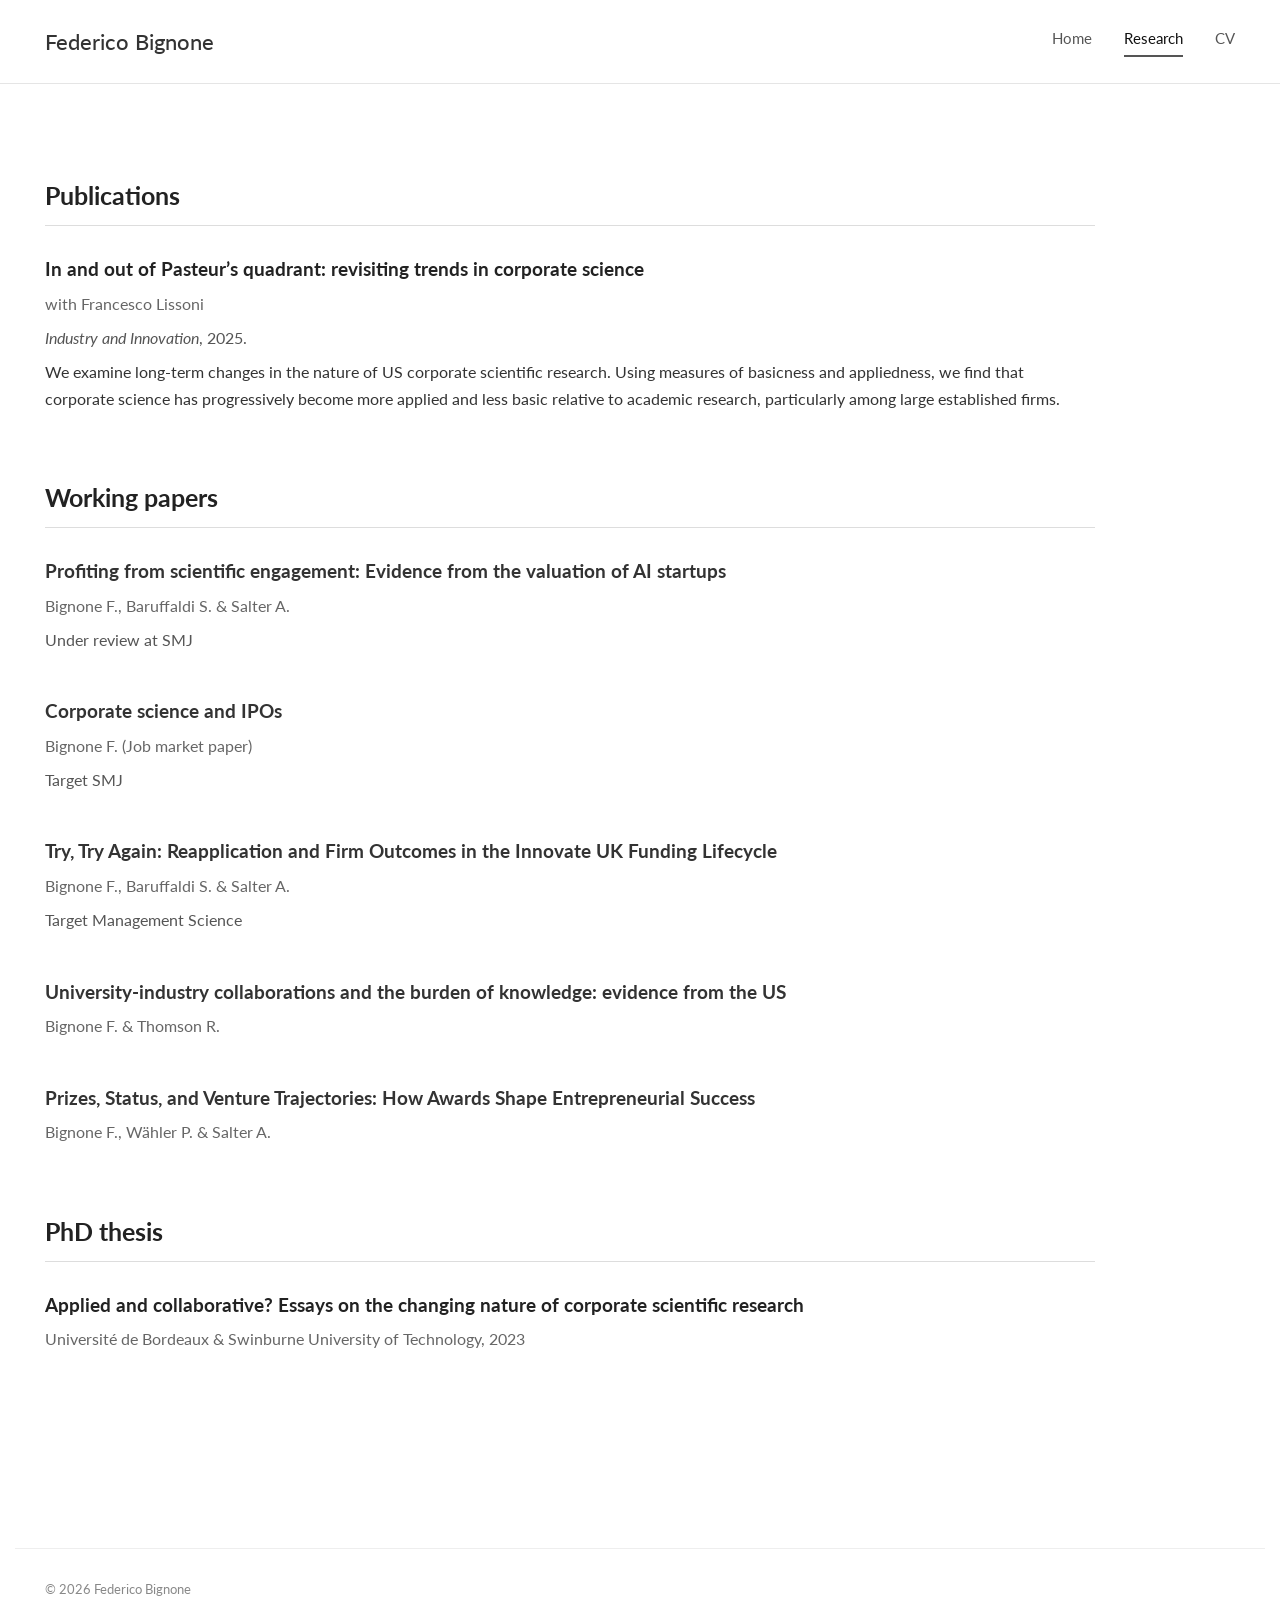
==== research/index.html @ 0c3e6865 "Add clean Research route" ====
<!DOCTYPE html>
<html lang="en">

<head>
    <meta charset="UTF-8">
    <meta name="viewport" content="width=device-width, initial-scale=1.0">

    <title>Research | Federico Bignone</title>
    <link rel="canonical" href="https://fbignone.github.io/research/">

    <script>
        if (window.location.pathname === "/research.html") {
            window.history.replaceState(null, "", "/research/");
        }
    </script>

    <link rel="stylesheet" href="/style.css?v=4">
</head>

<body>

<header>
    <div class="nav-container">

        <a href="/" class="site-title">
            Federico Bignone
        </a>

        <nav>
            <a href="/">Home</a>
            <a href="/research/" class="active">Research</a>
            <a href="/files/Bignone_100826.pdf" target="_blank">CV</a>
        </nav>

    </div>
</header>


<main class="research-main">

    <!-- PUBLICATIONS -->

    <section class="research-section">

        <h2>Publications</h2>

        <article class="paper">

            <h3>
                <a
                    href="https://doi.org/10.1080/13662716.2025.2560934"
                    target="_blank"
                    rel="noopener"
                >
                    In and out of Pasteur’s quadrant: revisiting trends in corporate science
                </a>
            </h3>

            <p class="authors">
                with Francesco Lissoni
            </p>

            <p class="publication">
                <em>Industry and Innovation</em>, 2025.
            </p>

            <p>
                We examine long-term changes in the nature of US corporate
                scientific research. Using measures of basicness and appliedness,
                we find that corporate science has progressively become more
                applied and less basic relative to academic research, particularly
                among large established firms.
            </p>

        </article>

    </section>


    <!-- WORKING PAPERS -->

<section class="research-section">

    <h2>Working papers</h2>


    <article class="paper">
        <h3>
            Profiting from scientific engagement: Evidence from the valuation of AI startups
        </h3>

        <p class="authors">
            Bignone F., Baruffaldi S. &amp; Salter A.
        </p>

        <p class="publication">
            Under review at SMJ
        </p>
    </article>


    <article class="paper">
        <h3>
            Corporate science and IPOs
        </h3>

        <p class="authors">
            Bignone F. (Job market paper)
        </p>

        <p class="publication">
            Target SMJ
        </p>
    </article>


    <article class="paper">
        <h3>
            Try, Try Again: Reapplication and Firm Outcomes in the Innovate UK Funding Lifecycle
        </h3>

        <p class="authors">
            Bignone F., Baruffaldi S. &amp; Salter A.
        </p>

        <p class="publication">
            Target Management Science
        </p>
    </article>


    <article class="paper">
        <h3>
            University-industry collaborations and the burden of knowledge: evidence from the US
        </h3>

        <p class="authors">
            Bignone F. &amp; Thomson R.
        </p>
    </article>


    <article class="paper">
        <h3>
            Prizes, Status, and Venture Trajectories: How Awards Shape Entrepreneurial Success
        </h3>

        <p class="authors">
            Bignone F., Wähler P. &amp; Salter A.
        </p>
    </article>

</section>


    <!-- PHD THESIS -->

    <section class="research-section">

        <h2>PhD thesis</h2>

        <article class="paper">

            <h3>
                <a
                    href="https://theses.hal.science/tel-04565979"
                    target="_blank"
                    rel="noopener"
                >
                    Applied and collaborative? Essays on the changing nature
                    of corporate scientific research
                </a>
            </h3>

            <p class="authors">
                Université de Bordeaux &amp; Swinburne University of Technology, 2023
            </p>

        </article>

    </section>

</main>


<footer>
    © 2026 Federico Bignone
</footer>


</body>
</html>
---- style.css ----
@import url('https://fonts.googleapis.com/css2?family=Lato:wght@300;400;700&display=swap');

/* ---------- GENERAL ---------- */

* {
    box-sizing: border-box;
}

html {
    overflow-y: scroll;
}

body {
    margin: 0;
    font-family: "Lato", sans-serif;
    color: #333;
    background: white;
    line-height: 1.6;
}

a {
    color: #2b5d8a;
    text-decoration: none;
}

a:hover {
    text-decoration: underline;
}


/* ---------- HEADER ---------- */

header {
    border-bottom: 1px solid #e5e5e5;
}

.nav-container {
    max-width: 1250px;
    margin: 0 auto;
    padding: 24px 30px;

    display: flex;
    justify-content: space-between;
    align-items: center;
}

.site-title {
    font-size: 22px;
    font-weight: 500;
    color: #333;
}

.site-title:hover {
    text-decoration: none;
}

nav {
    display: flex;
    gap: 32px;
}

nav a {
    color: #555;
    font-size: 15px;
    padding-bottom: 5px;
}

nav a:hover {
    text-decoration: none;
    color: #111;
}

nav a.active {
    color: #111;
    border-bottom: 2px solid #555;
}


/* ---------- HOMEPAGE ---------- */

main {
    max-width: 1250px;
    margin: 0 auto;
    padding: 80px 30px;
}

.profile {
    display: grid;
    grid-template-columns: 420px 1fr;
    gap: 60px;
    align-items: center;
}

.photo-column {
    width: 100%;
}

.profile-photo {
    width: 100%;
    max-width: 420px;
    display: block;
    border-radius: 2px;
}

.bio-column {
    max-width: 700px;
}

h1 {
    margin-top: 0;
    margin-bottom: 28px;
    font-size: 38px;
    font-weight: 700;
    line-height: 1.2;
    color: #222;
}

.bio-column p {
    margin: 0 0 20px;
    font-size: 16px;
}

.email-heading {
    margin-top: 34px !important;
    margin-bottom: 4px !important;
    font-weight: 500;
}


/* ---------- FOOTER ---------- */

footer {
    max-width: 1250px;
    margin: 60px auto 0;
    padding: 30px;

    border-top: 1px solid #eee;

    font-size: 13px;
    color: #888;
}

.footer-links {
    display: flex;
    align-items: center;
    gap: 12px;
    margin-bottom: 18px;
}

.footer-logo-link {
    width: 32px;
    height: 32px;
    display: inline-flex;
    align-items: center;
    justify-content: center;
    border-radius: 50%;
}

.footer-logo-linkedin {
    background: #5f6368;
}

.footer-logo {
    width: 32px;
    height: 32px;
    display: block;
}

.footer-logo-linkedin .footer-logo {
    width: 28px;
    height: 28px;
}

.footer-logo-link:hover {
    opacity: 0.85;
    text-decoration: none;
}


/* ---------- MOBILE ---------- */

@media (max-width: 700px) {

    .nav-container {
        flex-direction: column;
        align-items: flex-start;
        gap: 18px;
    }

    nav {
        gap: 22px;
    }

    main {
        padding-top: 45px;
    }

    .profile {
        grid-template-columns: 1fr;
        gap: 35px;
    }

    .profile-photo {
        max-width: 420px;
    }

    h1 {
        font-size: 32px;
    }
}


/* ---------- RESEARCH PAGE ---------- */

.research-main {
    max-width: 1250px;
    margin: 0 auto;
    padding: 70px 30px;
}

.research-main > h1 {
    margin-bottom: 55px;
}

.research-section {
    max-width: 1050px;
    margin-bottom: 65px;
}

.research-section h2 {
    font-size: 25px;
    font-weight: 700;
    color: #222;

    padding-bottom: 10px;
    margin-bottom: 30px;

    border-bottom: 1px solid #ddd;
}

.paper {
    margin-bottom: 45px;
}

.paper h3 {
    margin: 0 0 7px;

    font-size: 19px;
    font-weight: 700;
    line-height: 1.4;
}

.paper h3 a {
    color: #222;
    font-weight: 700;
}

.paper h3 a:hover {
    color: #2b5d8a;
}

.paper p {
    margin: 8px 0;

    font-size: 15.5px;
    line-height: 1.7;
}

.authors {
    color: #666;
}

.publication {
    color: #555;
}

.paper-links {
    margin-top: 12px !important;
}
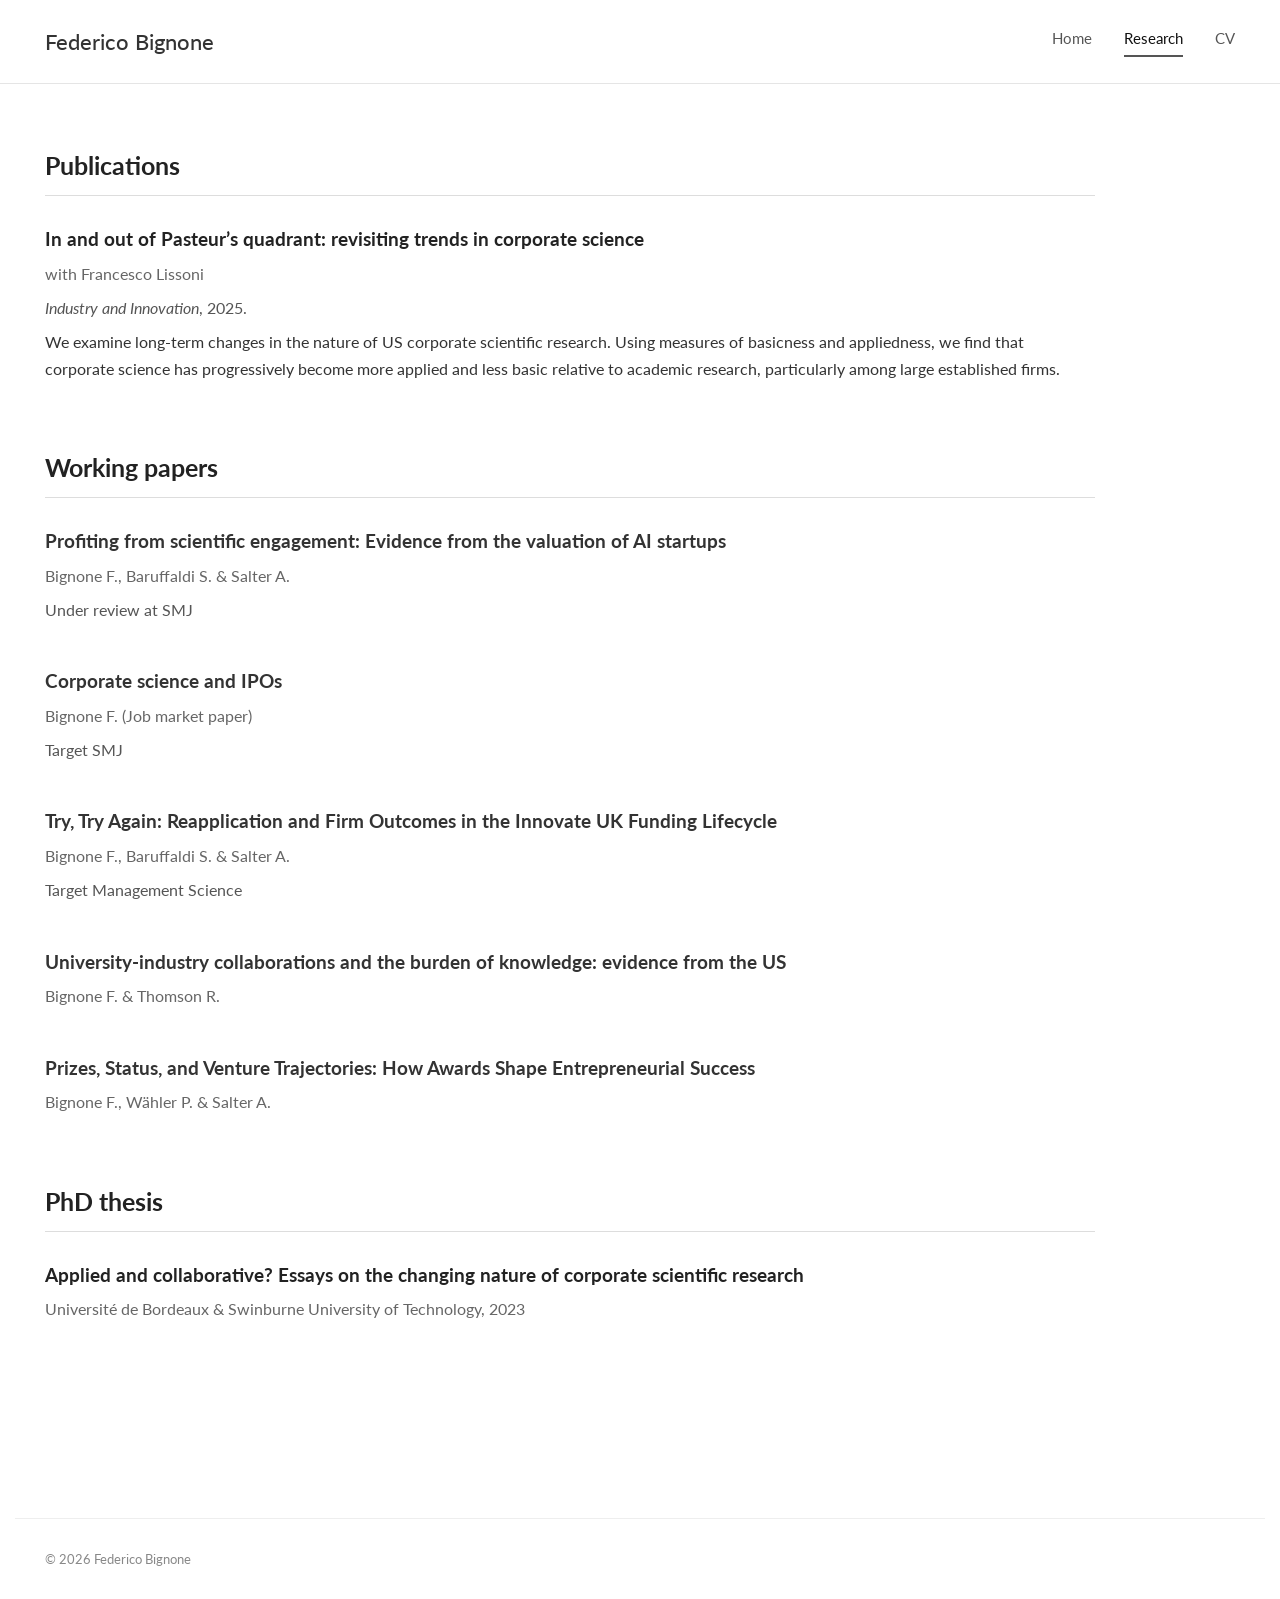
==== commit 53ba0530: "Refresh Research spacing" ====
--- a/research/index.html
+++ b/research/index.html
@@ -14,7 +14,7 @@
         }
     </script>
 
-    <link rel="stylesheet" href="/style.css?v=4">
+    <link rel="stylesheet" href="/style.css?v=6">
 </head>
 
 <body>
--- a/style.css
+++ b/style.css
@@ -215,7 +215,7 @@
 .research-main {
     max-width: 1250px;
     margin: 0 auto;
-    padding: 70px 30px;
+    padding: 40px 30px 70px;
 }
 
 .research-main > h1 {
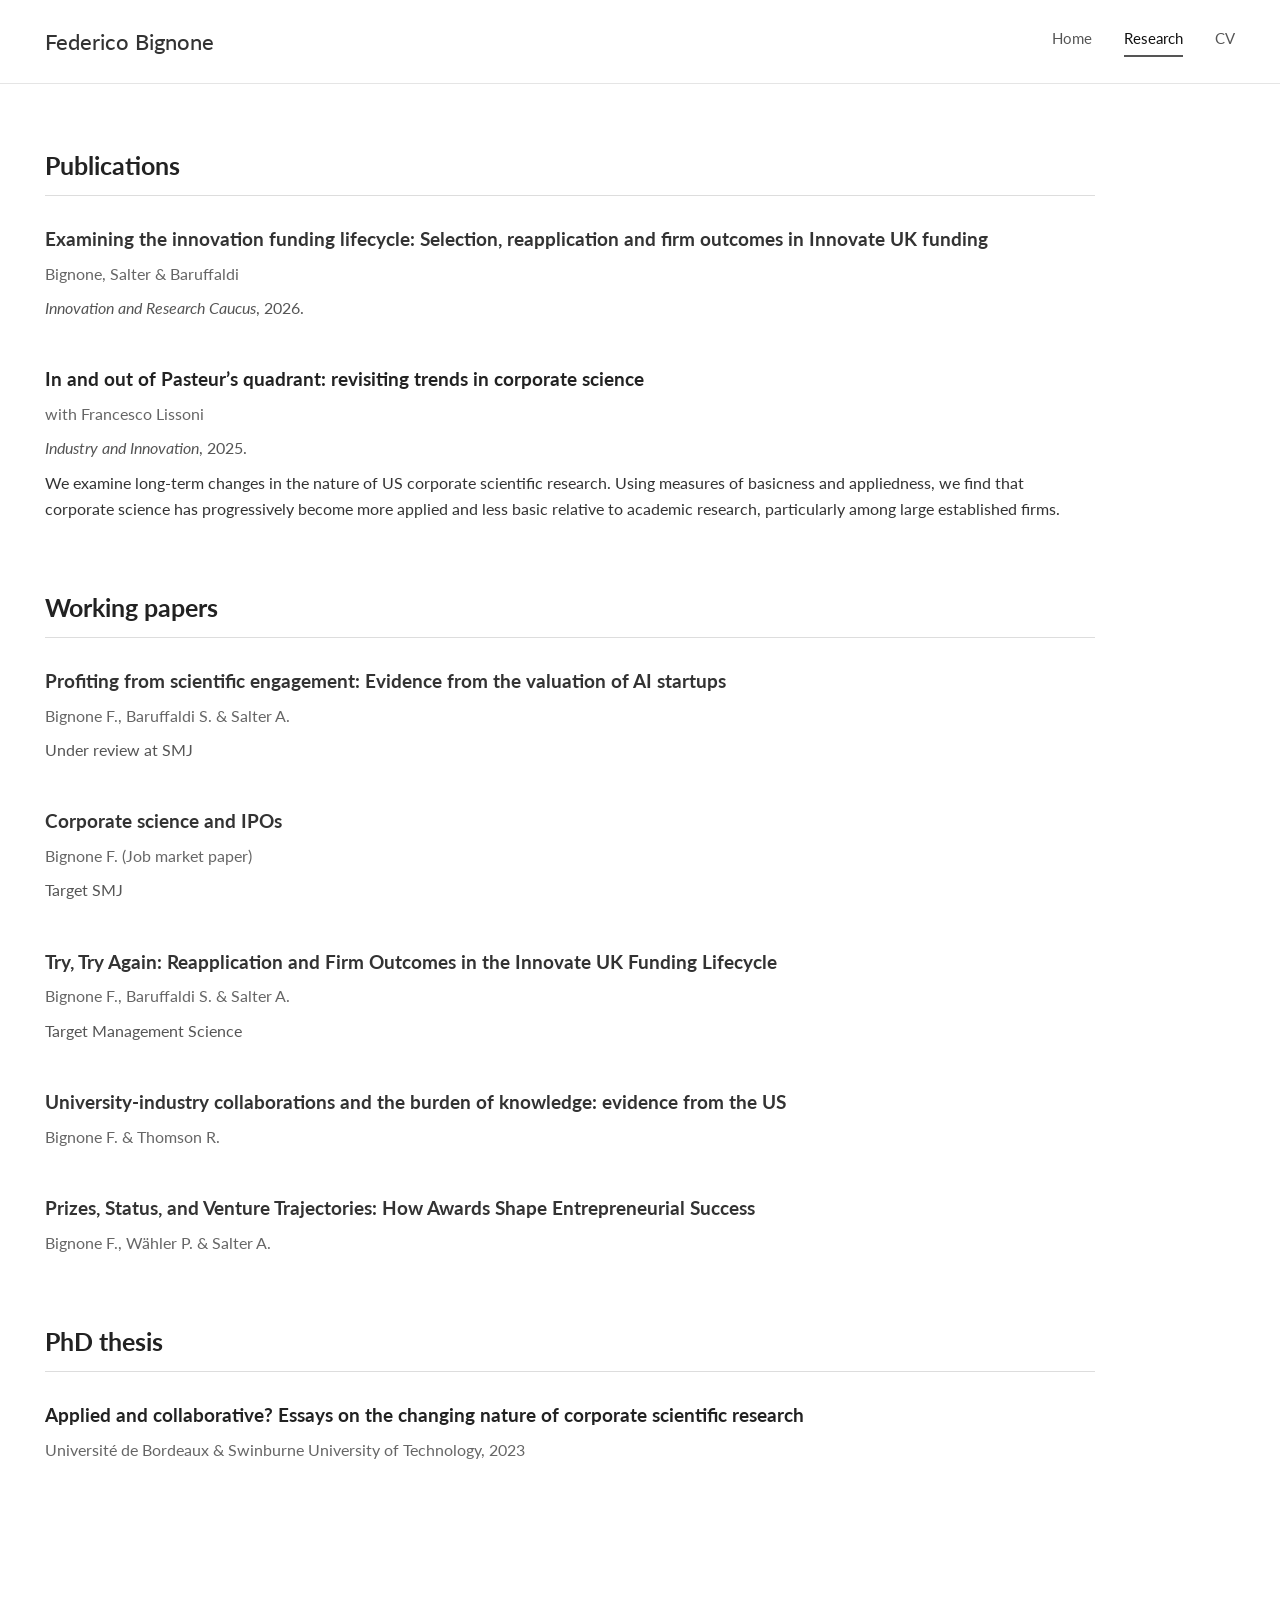
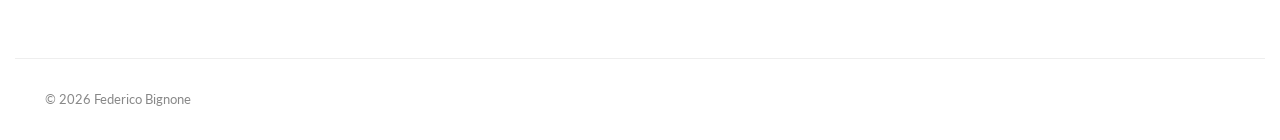
==== commit 2913869e: "Add Innovation and Research Caucus report" ====
--- a/research/index.html
+++ b/research/index.html
@@ -1,192 +1,209 @@
-<!DOCTYPE html>
-<html lang="en">
-
-<head>
-    <meta charset="UTF-8">
-    <meta name="viewport" content="width=device-width, initial-scale=1.0">
-
-    <title>Research | Federico Bignone</title>
-    <link rel="canonical" href="https://fbignone.github.io/research/">
-
-    <script>
-        if (window.location.pathname === "/research.html") {
-            window.history.replaceState(null, "", "/research/");
-        }
-    </script>
-
-    <link rel="stylesheet" href="/style.css?v=6">
-</head>
-
-<body>
-
-<header>
-    <div class="nav-container">
-
-        <a href="/" class="site-title">
-            Federico Bignone
-        </a>
-
-        <nav>
-            <a href="/">Home</a>
-            <a href="/research/" class="active">Research</a>
-            <a href="/files/Bignone_100826.pdf" target="_blank">CV</a>
-        </nav>
-
-    </div>
-</header>
-
-
-<main class="research-main">
-
-    <!-- PUBLICATIONS -->
-
-    <section class="research-section">
-
+<!DOCTYPE html>
+<html lang="en">
+
+<head>
+    <meta charset="UTF-8">
+    <meta name="viewport" content="width=device-width, initial-scale=1.0">
+
+    <title>Research | Federico Bignone</title>
+    <link rel="canonical" href="https://fbignone.github.io/research/">
+
+    <script>
+        if (window.location.pathname === "/research.html") {
+            window.history.replaceState(null, "", "/research/");
+        }
+    </script>
+
+    <link rel="stylesheet" href="/style.css?v=6">
+</head>
+
+<body>
+
+<header>
+    <div class="nav-container">
+
+        <a href="/" class="site-title">
+            Federico Bignone
+        </a>
+
+        <nav>
+            <a href="/">Home</a>
+            <a href="/research/" class="active">Research</a>
+            <a href="/files/Bignone_100826.pdf" target="_blank">CV</a>
+        </nav>
+
+    </div>
+</header>
+
+
+<main class="research-main">
+
+    <!-- PUBLICATIONS -->
+
+    <section class="research-section">
+
         <h2>Publications</h2>
 
         <article class="paper">
 
             <h3>
-                <a
-                    href="https://doi.org/10.1080/13662716.2025.2560934"
-                    target="_blank"
-                    rel="noopener"
-                >
-                    In and out of Pasteur’s quadrant: revisiting trends in corporate science
-                </a>
+                Examining the innovation funding lifecycle: Selection, reapplication and firm outcomes in Innovate UK funding
             </h3>
 
             <p class="authors">
-                with Francesco Lissoni
+                Bignone, Salter &amp; Baruffaldi
             </p>
 
             <p class="publication">
-                <em>Industry and Innovation</em>, 2025.
+                <em>Innovation and Research Caucus</em>, 2026.
             </p>
 
-            <p>
-                We examine long-term changes in the nature of US corporate
-                scientific research. Using measures of basicness and appliedness,
-                we find that corporate science has progressively become more
-                applied and less basic relative to academic research, particularly
-                among large established firms.
-            </p>
-
         </article>
 
-    </section>
-
-
-    <!-- WORKING PAPERS -->
-
-<section class="research-section">
-
-    <h2>Working papers</h2>
-
-
-    <article class="paper">
-        <h3>
-            Profiting from scientific engagement: Evidence from the valuation of AI startups
-        </h3>
-
-        <p class="authors">
-            Bignone F., Baruffaldi S. &amp; Salter A.
-        </p>
-
-        <p class="publication">
-            Under review at SMJ
-        </p>
-    </article>
-
-
-    <article class="paper">
-        <h3>
-            Corporate science and IPOs
-        </h3>
-
-        <p class="authors">
-            Bignone F. (Job market paper)
-        </p>
-
-        <p class="publication">
-            Target SMJ
-        </p>
-    </article>
-
-
-    <article class="paper">
-        <h3>
-            Try, Try Again: Reapplication and Firm Outcomes in the Innovate UK Funding Lifecycle
-        </h3>
-
-        <p class="authors">
-            Bignone F., Baruffaldi S. &amp; Salter A.
-        </p>
-
-        <p class="publication">
-            Target Management Science
-        </p>
-    </article>
-
-
-    <article class="paper">
-        <h3>
-            University-industry collaborations and the burden of knowledge: evidence from the US
-        </h3>
-
-        <p class="authors">
-            Bignone F. &amp; Thomson R.
-        </p>
-    </article>
-
-
-    <article class="paper">
-        <h3>
-            Prizes, Status, and Venture Trajectories: How Awards Shape Entrepreneurial Success
-        </h3>
-
-        <p class="authors">
-            Bignone F., Wähler P. &amp; Salter A.
-        </p>
-    </article>
-
-</section>
-
-
-    <!-- PHD THESIS -->
-
-    <section class="research-section">
-
-        <h2>PhD thesis</h2>
-
         <article class="paper">
-
-            <h3>
-                <a
-                    href="https://theses.hal.science/tel-04565979"
-                    target="_blank"
-                    rel="noopener"
-                >
-                    Applied and collaborative? Essays on the changing nature
-                    of corporate scientific research
-                </a>
-            </h3>
-
-            <p class="authors">
-                Université de Bordeaux &amp; Swinburne University of Technology, 2023
-            </p>
-
-        </article>
-
-    </section>
-
-</main>
-
-
-<footer>
-    © 2026 Federico Bignone
-</footer>
-
-
-</body>
-</html>
+
+            <h3>
+                <a
+                    href="https://doi.org/10.1080/13662716.2025.2560934"
+                    target="_blank"
+                    rel="noopener"
+                >
+                    In and out of Pasteur’s quadrant: revisiting trends in corporate science
+                </a>
+            </h3>
+
+            <p class="authors">
+                with Francesco Lissoni
+            </p>
+
+            <p class="publication">
+                <em>Industry and Innovation</em>, 2025.
+            </p>
+
+            <p>
+                We examine long-term changes in the nature of US corporate
+                scientific research. Using measures of basicness and appliedness,
+                we find that corporate science has progressively become more
+                applied and less basic relative to academic research, particularly
+                among large established firms.
+            </p>
+
+        </article>
+
+    </section>
+
+
+    <!-- WORKING PAPERS -->
+
+<section class="research-section">
+
+    <h2>Working papers</h2>
+
+
+    <article class="paper">
+        <h3>
+            Profiting from scientific engagement: Evidence from the valuation of AI startups
+        </h3>
+
+        <p class="authors">
+            Bignone F., Baruffaldi S. &amp; Salter A.
+        </p>
+
+        <p class="publication">
+            Under review at SMJ
+        </p>
+    </article>
+
+
+    <article class="paper">
+        <h3>
+            Corporate science and IPOs
+        </h3>
+
+        <p class="authors">
+            Bignone F. (Job market paper)
+        </p>
+
+        <p class="publication">
+            Target SMJ
+        </p>
+    </article>
+
+
+    <article class="paper">
+        <h3>
+            Try, Try Again: Reapplication and Firm Outcomes in the Innovate UK Funding Lifecycle
+        </h3>
+
+        <p class="authors">
+            Bignone F., Baruffaldi S. &amp; Salter A.
+        </p>
+
+        <p class="publication">
+            Target Management Science
+        </p>
+    </article>
+
+
+    <article class="paper">
+        <h3>
+            University-industry collaborations and the burden of knowledge: evidence from the US
+        </h3>
+
+        <p class="authors">
+            Bignone F. &amp; Thomson R.
+        </p>
+    </article>
+
+
+    <article class="paper">
+        <h3>
+            Prizes, Status, and Venture Trajectories: How Awards Shape Entrepreneurial Success
+        </h3>
+
+        <p class="authors">
+            Bignone F., Wähler P. &amp; Salter A.
+        </p>
+    </article>
+
+</section>
+
+
+    <!-- PHD THESIS -->
+
+    <section class="research-section">
+
+        <h2>PhD thesis</h2>
+
+        <article class="paper">
+
+            <h3>
+                <a
+                    href="https://theses.hal.science/tel-04565979"
+                    target="_blank"
+                    rel="noopener"
+                >
+                    Applied and collaborative? Essays on the changing nature
+                    of corporate scientific research
+                </a>
+            </h3>
+
+            <p class="authors">
+                Université de Bordeaux &amp; Swinburne University of Technology, 2023
+            </p>
+
+        </article>
+
+    </section>
+
+</main>
+
+
+<footer>
+    © 2026 Federico Bignone
+</footer>
+
+
+</body>
+</html>
+
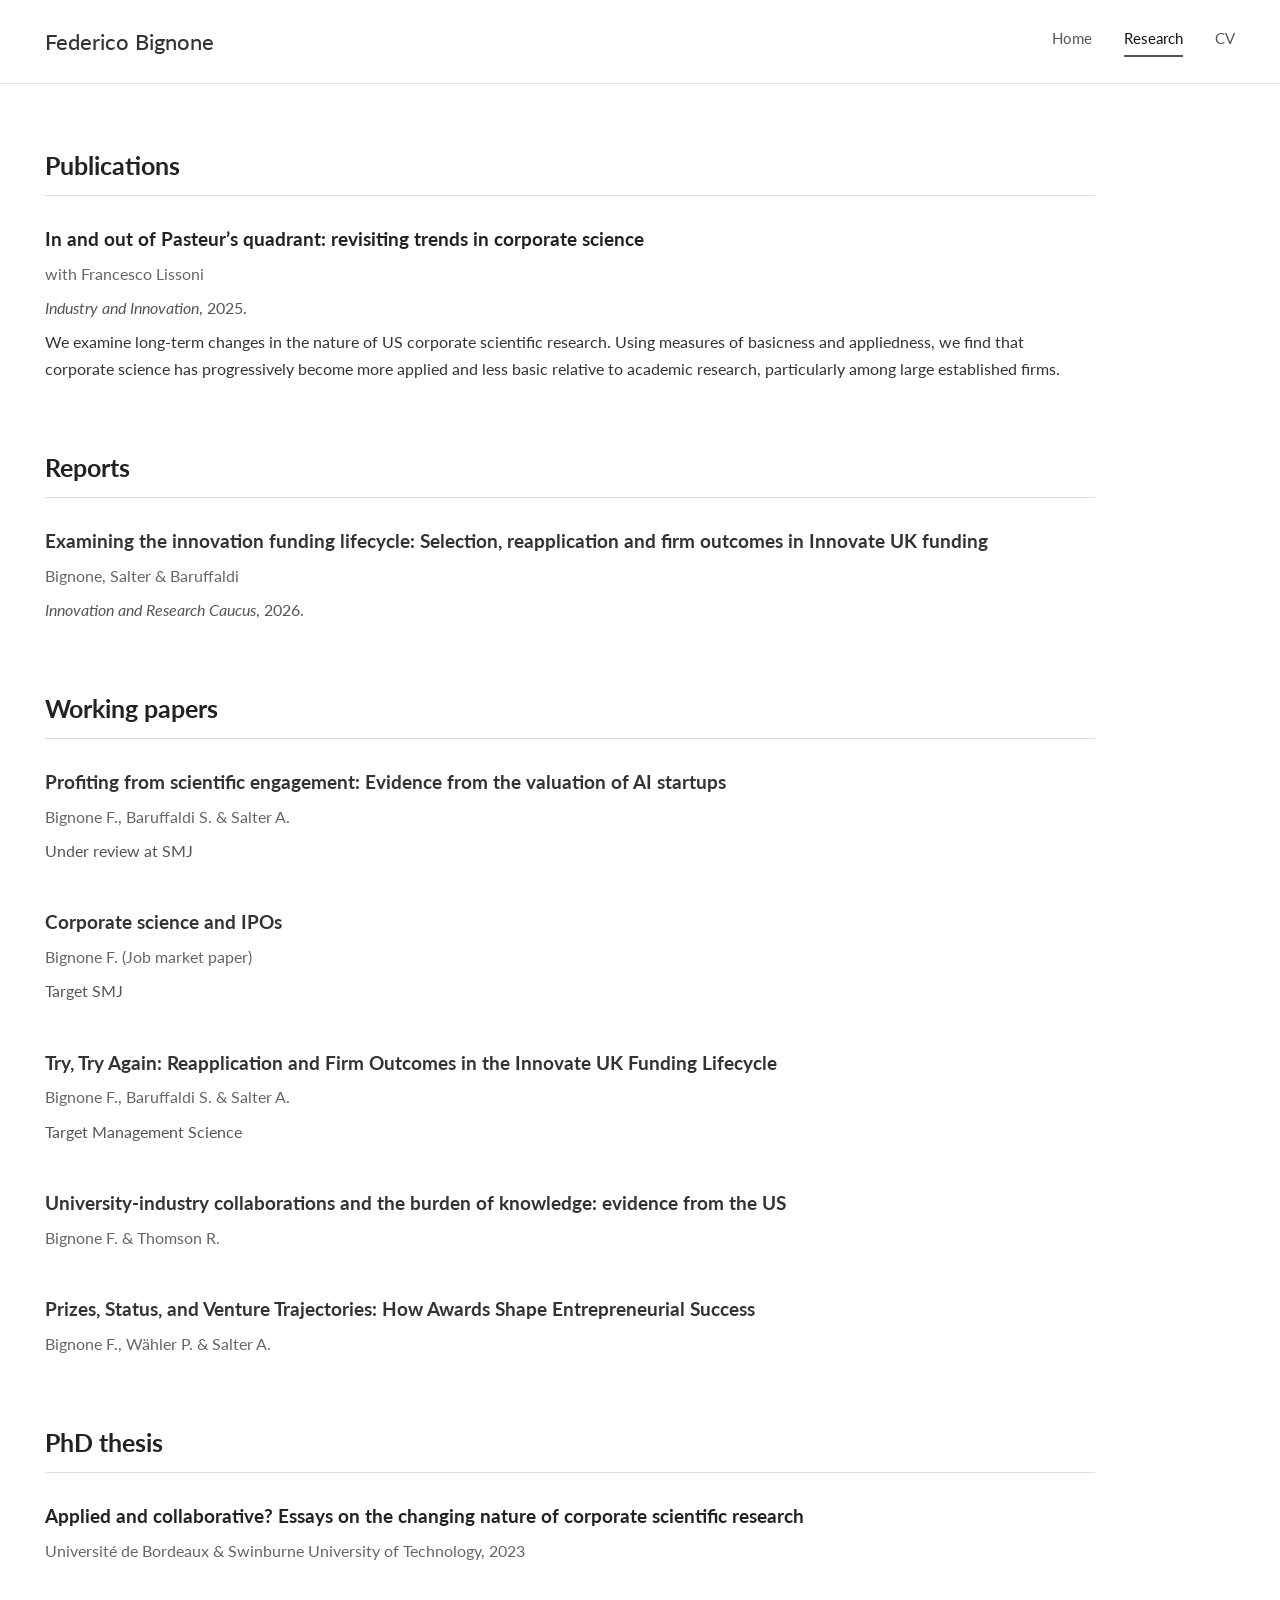
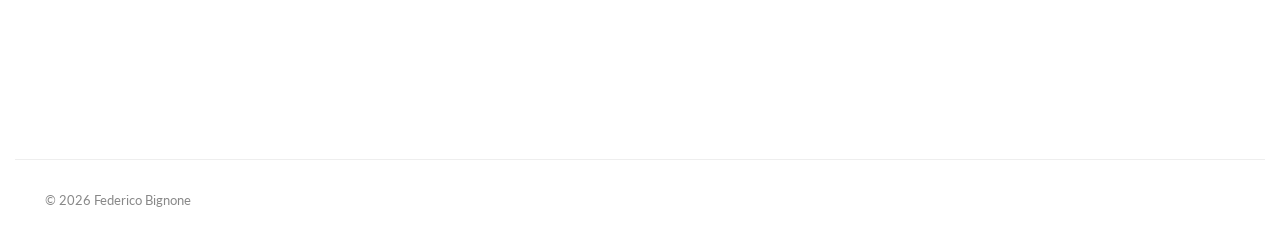
==== commit f61b2018: "Add separate Reports section" ====
--- a/research/index.html
+++ b/research/index.html
@@ -43,22 +43,6 @@
     <section class="research-section">
 
         <h2>Publications</h2>
-
-        <article class="paper">
-
-            <h3>
-                Examining the innovation funding lifecycle: Selection, reapplication and firm outcomes in Innovate UK funding
-            </h3>
-
-            <p class="authors">
-                Bignone, Salter &amp; Baruffaldi
-            </p>
-
-            <p class="publication">
-                <em>Innovation and Research Caucus</em>, 2026.
-            </p>
-
-        </article>
 
         <article class="paper">
 
@@ -90,10 +74,35 @@
 
         </article>
 
-    </section>
-
-
-    <!-- WORKING PAPERS -->
+    </section>
+
+
+    <!-- REPORTS -->
+
+    <section class="research-section">
+
+        <h2>Reports</h2>
+
+        <article class="paper">
+
+            <h3>
+                Examining the innovation funding lifecycle: Selection, reapplication and firm outcomes in Innovate UK funding
+            </h3>
+
+            <p class="authors">
+                Bignone, Salter &amp; Baruffaldi
+            </p>
+
+            <p class="publication">
+                <em>Innovation and Research Caucus</em>, 2026.
+            </p>
+
+        </article>
+
+    </section>
+
+
+    <!-- WORKING PAPERS -->
 
 <section class="research-section">
 
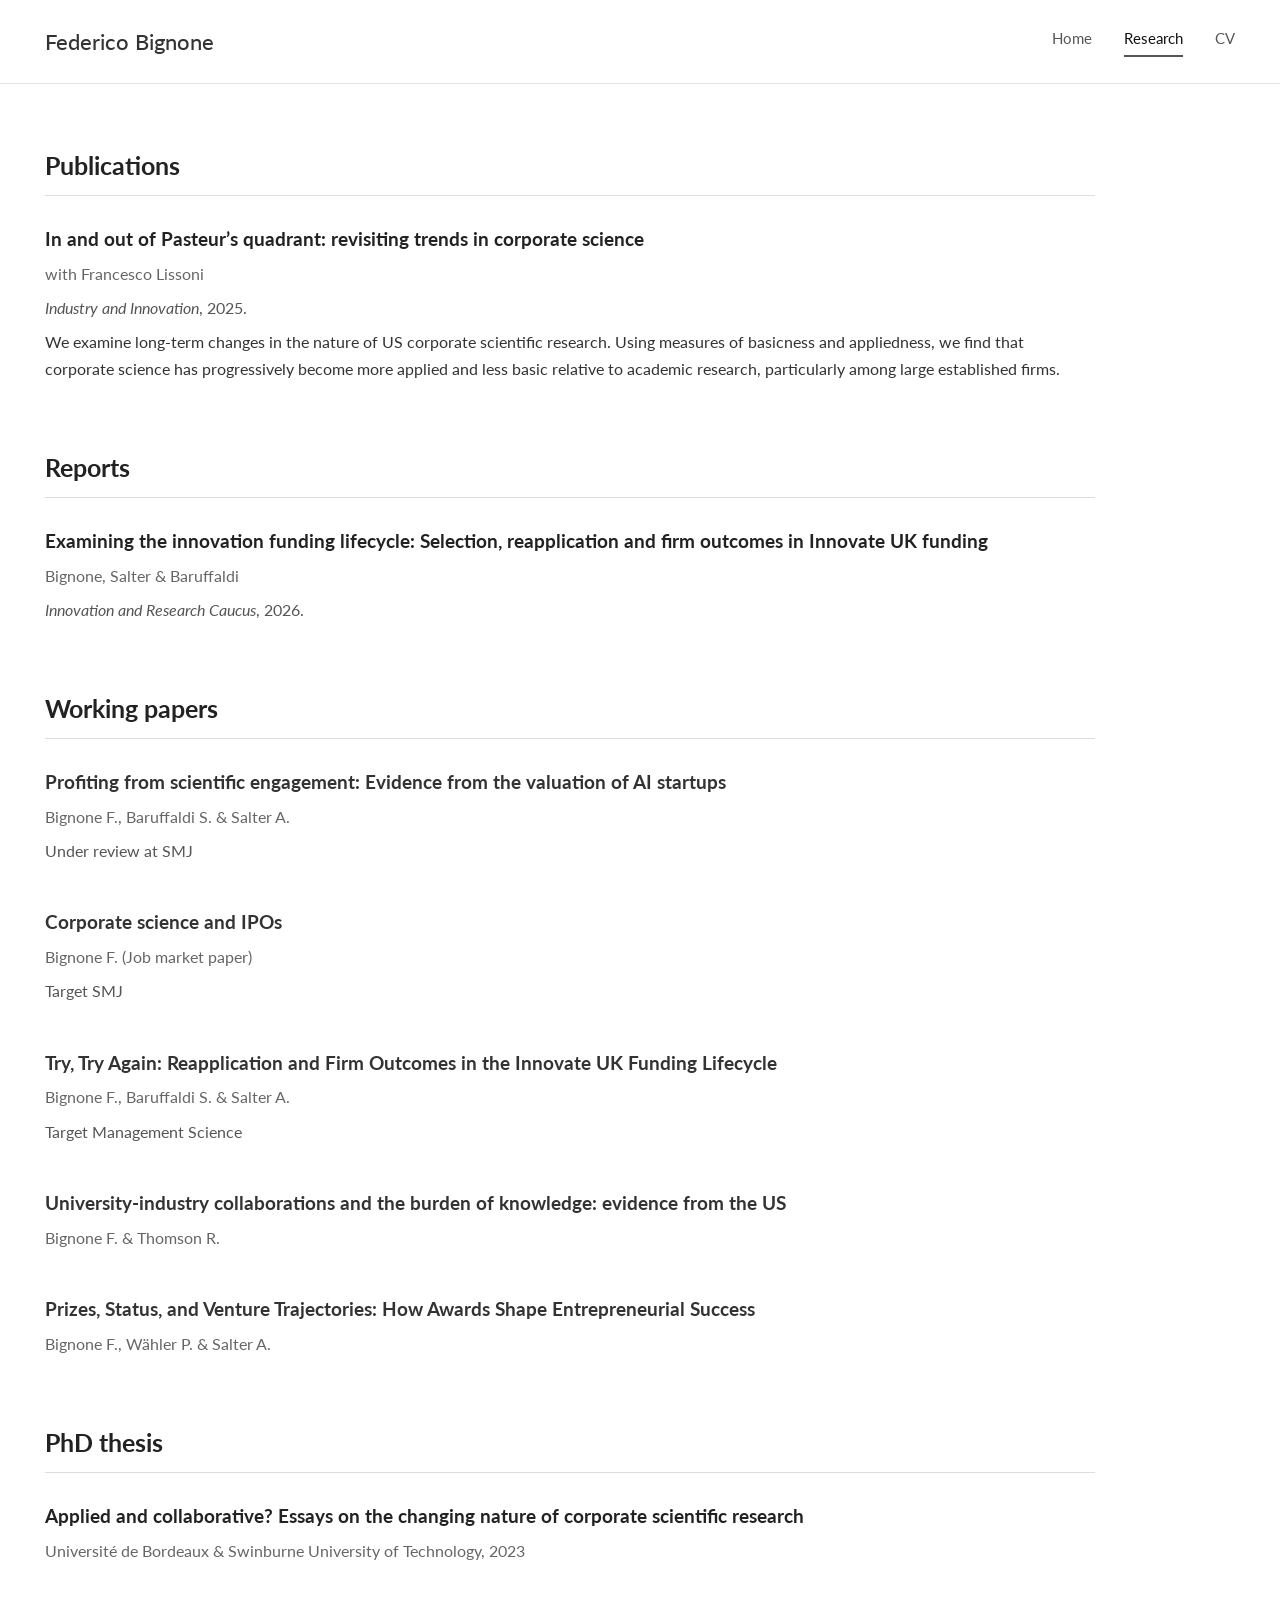
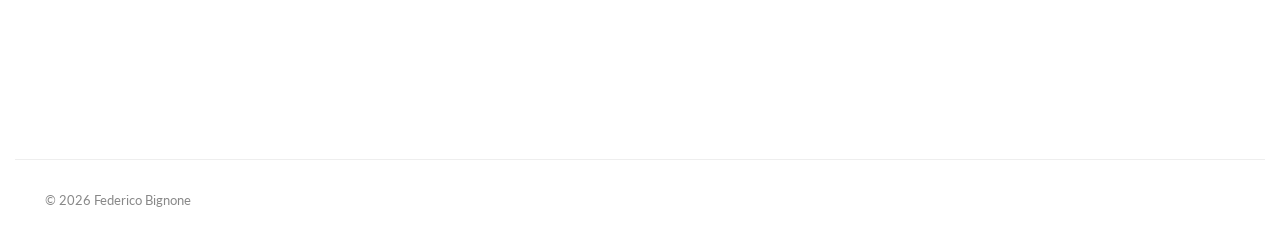
==== commit a37e8d0e: "Link Innovation and Research Caucus report" ====
--- a/research/index.html
+++ b/research/index.html
@@ -86,7 +86,13 @@
         <article class="paper">
 
             <h3>
-                Examining the innovation funding lifecycle: Selection, reapplication and firm outcomes in Innovate UK funding
+                <a
+                    href="https://ircaucus.ac.uk/publications/examining-the-innovation-funding-lifecycle/"
+                    target="_blank"
+                    rel="noopener"
+                >
+                    Examining the innovation funding lifecycle: Selection, reapplication and firm outcomes in Innovate UK funding
+                </a>
             </h3>
 
             <p class="authors">
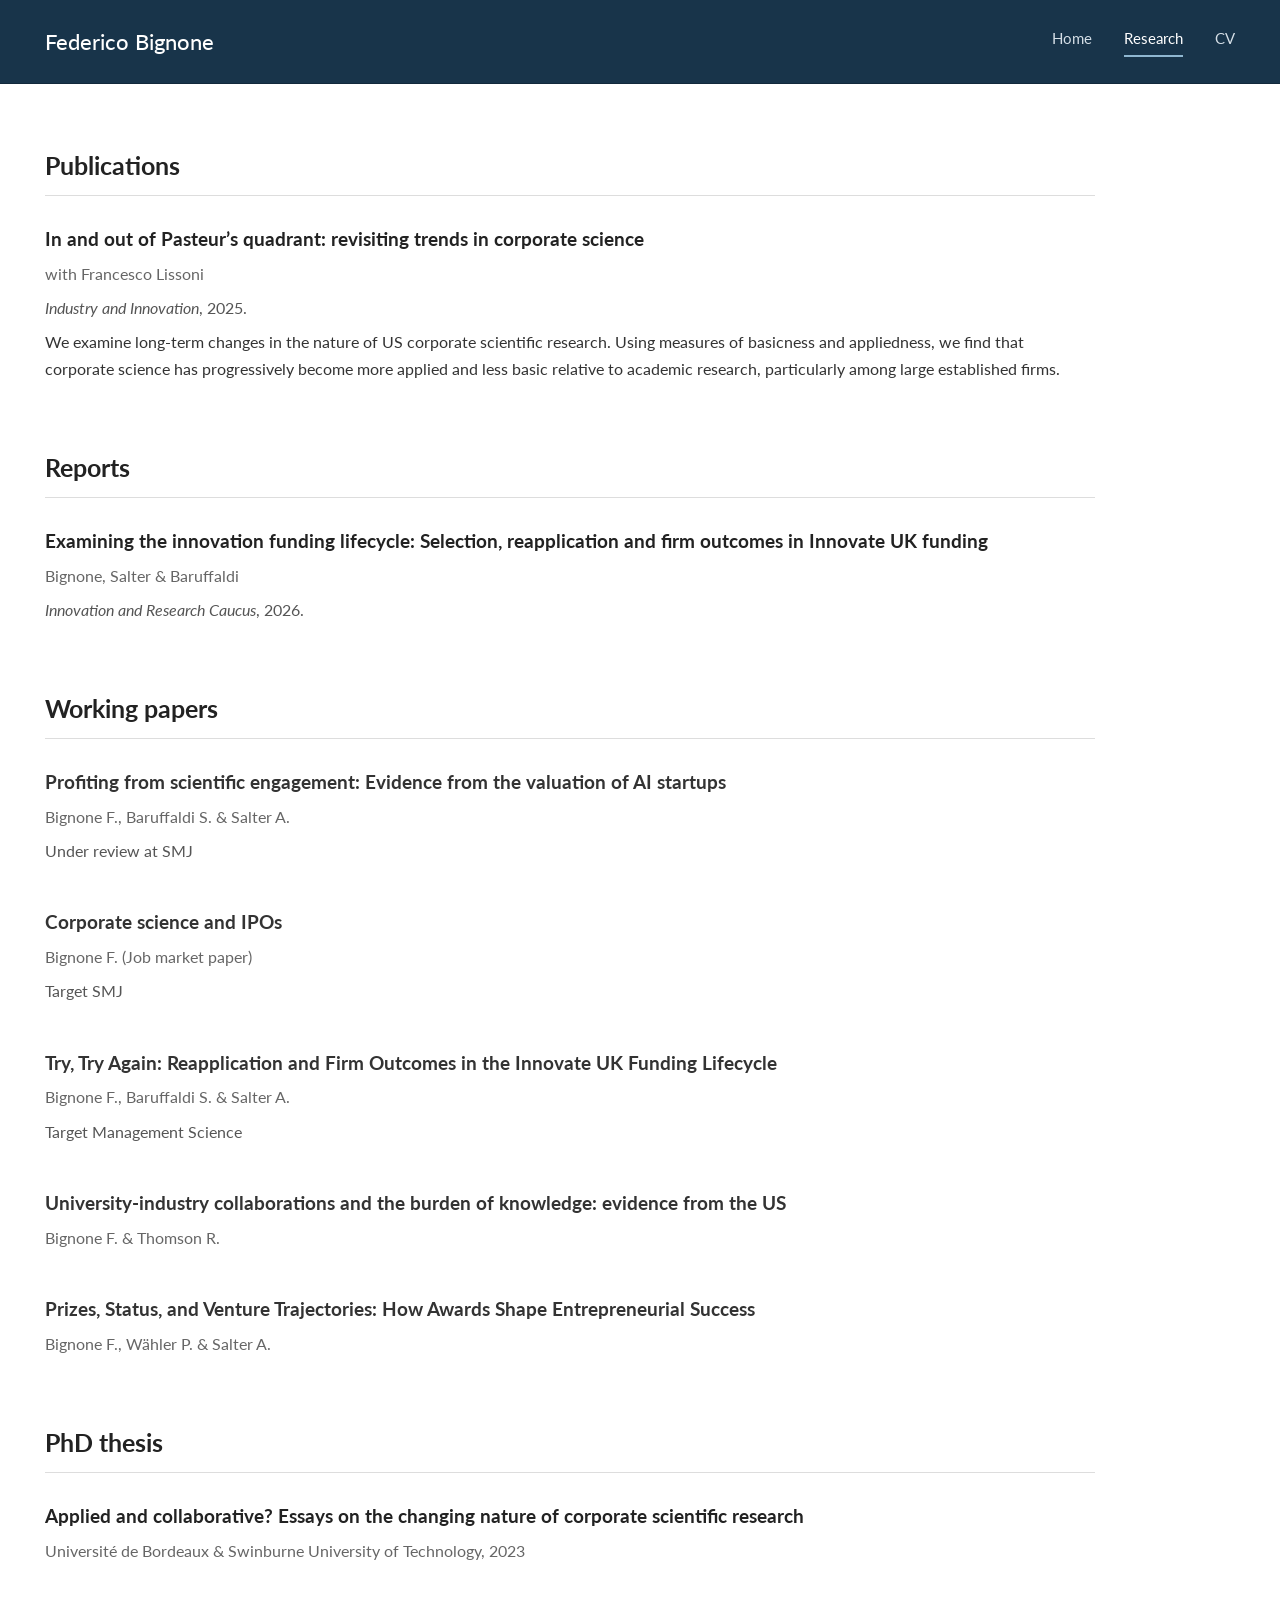
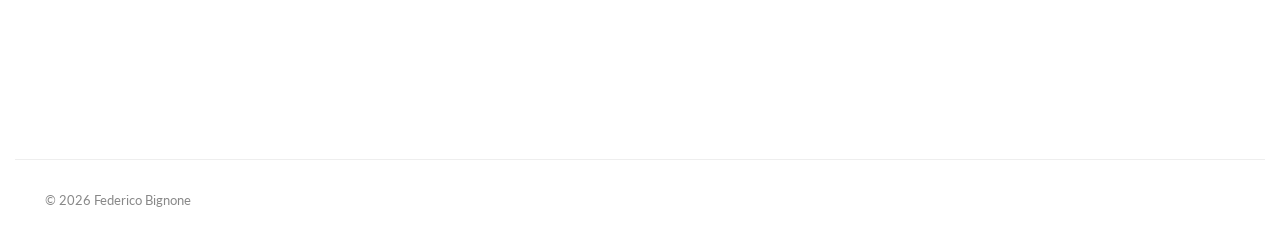
==== commit 3263d9e7: "Refresh stylesheet for navy banner" ====
--- a/research/index.html
+++ b/research/index.html
@@ -14,7 +14,7 @@
         }
     </script>
 
-    <link rel="stylesheet" href="/style.css?v=6">
+    <link rel="stylesheet" href="/style.css?v=7">
 </head>
 
 <body>
@@ -42,9 +42,9 @@
 
     <section class="research-section">
 
-        <h2>Publications</h2>
-
-        <article class="paper">
+        <h2>Publications</h2>
+
+        <article class="paper">
 
             <h3>
                 <a
--- a/style.css
+++ b/style.css
@@ -1,279 +1,281 @@
-@import url('https://fonts.googleapis.com/css2?family=Lato:wght@300;400;700&display=swap');
-
-/* ---------- GENERAL ---------- */
-
-* {
-    box-sizing: border-box;
-}
-
-html {
-    overflow-y: scroll;
-}
-
-body {
-    margin: 0;
-    font-family: "Lato", sans-serif;
-    color: #333;
-    background: white;
-    line-height: 1.6;
-}
-
-a {
-    color: #2b5d8a;
-    text-decoration: none;
-}
-
-a:hover {
-    text-decoration: underline;
-}
-
-
-/* ---------- HEADER ---------- */
-
+@import url('https://fonts.googleapis.com/css2?family=Lato:wght@300;400;700&display=swap');
+
+/* ---------- GENERAL ---------- */
+
+* {
+    box-sizing: border-box;
+}
+
+html {
+    overflow-y: scroll;
+}
+
+body {
+    margin: 0;
+    font-family: "Lato", sans-serif;
+    color: #333;
+    background: white;
+    line-height: 1.6;
+}
+
+a {
+    color: #2b5d8a;
+    text-decoration: none;
+}
+
+a:hover {
+    text-decoration: underline;
+}
+
+
+/* ---------- HEADER ---------- */
+
 header {
-    border-bottom: 1px solid #e5e5e5;
-}
-
-.nav-container {
-    max-width: 1250px;
-    margin: 0 auto;
-    padding: 24px 30px;
-
-    display: flex;
-    justify-content: space-between;
-    align-items: center;
-}
-
+    background: #18344a;
+    border-bottom: 1px solid #12293b;
+}
+
+.nav-container {
+    max-width: 1250px;
+    margin: 0 auto;
+    padding: 24px 30px;
+
+    display: flex;
+    justify-content: space-between;
+    align-items: center;
+}
+
 .site-title {
     font-size: 22px;
     font-weight: 500;
-    color: #333;
-}
-
-.site-title:hover {
-    text-decoration: none;
-}
-
-nav {
-    display: flex;
-    gap: 32px;
-}
-
+    color: #fff;
+}
+
+.site-title:hover {
+    text-decoration: none;
+}
+
+nav {
+    display: flex;
+    gap: 32px;
+}
+
 nav a {
-    color: #555;
-    font-size: 15px;
-    padding-bottom: 5px;
-}
-
+    color: #d5dfe7;
+    font-size: 15px;
+    padding-bottom: 5px;
+}
+
 nav a:hover {
     text-decoration: none;
-    color: #111;
+    color: #fff;
 }
 
 nav a.active {
-    color: #111;
-    border-bottom: 2px solid #555;
+    color: #fff;
+    border-bottom: 2px solid #8fb7d1;
 }
-
-
-/* ---------- HOMEPAGE ---------- */
-
-main {
-    max-width: 1250px;
-    margin: 0 auto;
-    padding: 80px 30px;
-}
-
-.profile {
-    display: grid;
-    grid-template-columns: 420px 1fr;
-    gap: 60px;
-    align-items: center;
-}
-
-.photo-column {
-    width: 100%;
-}
-
-.profile-photo {
-    width: 100%;
-    max-width: 420px;
-    display: block;
-    border-radius: 2px;
-}
-
-.bio-column {
-    max-width: 700px;
-}
-
-h1 {
-    margin-top: 0;
-    margin-bottom: 28px;
-    font-size: 38px;
-    font-weight: 700;
-    line-height: 1.2;
-    color: #222;
-}
-
-.bio-column p {
-    margin: 0 0 20px;
-    font-size: 16px;
-}
-
-.email-heading {
-    margin-top: 34px !important;
-    margin-bottom: 4px !important;
-    font-weight: 500;
-}
-
-
-/* ---------- FOOTER ---------- */
-
-footer {
-    max-width: 1250px;
-    margin: 60px auto 0;
-    padding: 30px;
-
-    border-top: 1px solid #eee;
-
-    font-size: 13px;
-    color: #888;
-}
-
-.footer-links {
-    display: flex;
-    align-items: center;
-    gap: 12px;
-    margin-bottom: 18px;
-}
-
-.footer-logo-link {
-    width: 32px;
-    height: 32px;
-    display: inline-flex;
-    align-items: center;
-    justify-content: center;
-    border-radius: 50%;
-}
-
-.footer-logo-linkedin {
-    background: #5f6368;
-}
-
-.footer-logo {
-    width: 32px;
-    height: 32px;
-    display: block;
-}
-
-.footer-logo-linkedin .footer-logo {
-    width: 28px;
-    height: 28px;
-}
-
-.footer-logo-link:hover {
-    opacity: 0.85;
-    text-decoration: none;
-}
-
-
-/* ---------- MOBILE ---------- */
-
-@media (max-width: 700px) {
-
-    .nav-container {
-        flex-direction: column;
-        align-items: flex-start;
-        gap: 18px;
-    }
-
-    nav {
-        gap: 22px;
-    }
-
-    main {
-        padding-top: 45px;
-    }
-
-    .profile {
-        grid-template-columns: 1fr;
-        gap: 35px;
-    }
-
-    .profile-photo {
-        max-width: 420px;
-    }
-
-    h1 {
-        font-size: 32px;
-    }
-}
-
-
-/* ---------- RESEARCH PAGE ---------- */
-
-.research-main {
-    max-width: 1250px;
-    margin: 0 auto;
-    padding: 40px 30px 70px;
-}
-
-.research-main > h1 {
-    margin-bottom: 55px;
-}
-
-.research-section {
-    max-width: 1050px;
-    margin-bottom: 65px;
-}
-
-.research-section h2 {
-    font-size: 25px;
-    font-weight: 700;
-    color: #222;
-
-    padding-bottom: 10px;
-    margin-bottom: 30px;
-
-    border-bottom: 1px solid #ddd;
-}
-
-.paper {
-    margin-bottom: 45px;
-}
-
-.paper h3 {
-    margin: 0 0 7px;
-
-    font-size: 19px;
-    font-weight: 700;
-    line-height: 1.4;
-}
-
-.paper h3 a {
-    color: #222;
-    font-weight: 700;
-}
-
-.paper h3 a:hover {
-    color: #2b5d8a;
-}
-
-.paper p {
-    margin: 8px 0;
-
-    font-size: 15.5px;
-    line-height: 1.7;
-}
-
-.authors {
-    color: #666;
-}
-
-.publication {
-    color: #555;
-}
-
-.paper-links {
-    margin-top: 12px !important;
-}
+
+
+/* ---------- HOMEPAGE ---------- */
+
+main {
+    max-width: 1250px;
+    margin: 0 auto;
+    padding: 80px 30px;
+}
+
+.profile {
+    display: grid;
+    grid-template-columns: 420px 1fr;
+    gap: 60px;
+    align-items: center;
+}
+
+.photo-column {
+    width: 100%;
+}
+
+.profile-photo {
+    width: 100%;
+    max-width: 420px;
+    display: block;
+    border-radius: 2px;
+}
+
+.bio-column {
+    max-width: 700px;
+}
+
+h1 {
+    margin-top: 0;
+    margin-bottom: 28px;
+    font-size: 38px;
+    font-weight: 700;
+    line-height: 1.2;
+    color: #222;
+}
+
+.bio-column p {
+    margin: 0 0 20px;
+    font-size: 16px;
+}
+
+.email-heading {
+    margin-top: 34px !important;
+    margin-bottom: 4px !important;
+    font-weight: 500;
+}
+
+
+/* ---------- FOOTER ---------- */
+
+footer {
+    max-width: 1250px;
+    margin: 60px auto 0;
+    padding: 30px;
+
+    border-top: 1px solid #eee;
+
+    font-size: 13px;
+    color: #888;
+}
+
+.footer-links {
+    display: flex;
+    align-items: center;
+    gap: 12px;
+    margin-bottom: 18px;
+}
+
+.footer-logo-link {
+    width: 32px;
+    height: 32px;
+    display: inline-flex;
+    align-items: center;
+    justify-content: center;
+    border-radius: 50%;
+}
+
+.footer-logo-linkedin {
+    background: #5f6368;
+}
+
+.footer-logo {
+    width: 32px;
+    height: 32px;
+    display: block;
+}
+
+.footer-logo-linkedin .footer-logo {
+    width: 28px;
+    height: 28px;
+}
+
+.footer-logo-link:hover {
+    opacity: 0.85;
+    text-decoration: none;
+}
+
+
+/* ---------- MOBILE ---------- */
+
+@media (max-width: 700px) {
+
+    .nav-container {
+        flex-direction: column;
+        align-items: flex-start;
+        gap: 18px;
+    }
+
+    nav {
+        gap: 22px;
+    }
+
+    main {
+        padding-top: 45px;
+    }
+
+    .profile {
+        grid-template-columns: 1fr;
+        gap: 35px;
+    }
+
+    .profile-photo {
+        max-width: 420px;
+    }
+
+    h1 {
+        font-size: 32px;
+    }
+}
+
+
+/* ---------- RESEARCH PAGE ---------- */
+
+.research-main {
+    max-width: 1250px;
+    margin: 0 auto;
+    padding: 40px 30px 70px;
+}
+
+.research-main > h1 {
+    margin-bottom: 55px;
+}
+
+.research-section {
+    max-width: 1050px;
+    margin-bottom: 65px;
+}
+
+.research-section h2 {
+    font-size: 25px;
+    font-weight: 700;
+    color: #222;
+
+    padding-bottom: 10px;
+    margin-bottom: 30px;
+
+    border-bottom: 1px solid #ddd;
+}
+
+.paper {
+    margin-bottom: 45px;
+}
+
+.paper h3 {
+    margin: 0 0 7px;
+
+    font-size: 19px;
+    font-weight: 700;
+    line-height: 1.4;
+}
+
+.paper h3 a {
+    color: #222;
+    font-weight: 700;
+}
+
+.paper h3 a:hover {
+    color: #2b5d8a;
+}
+
+.paper p {
+    margin: 8px 0;
+
+    font-size: 15.5px;
+    line-height: 1.7;
+}
+
+.authors {
+    color: #666;
+}
+
+.publication {
+    color: #555;
+}
+
+.paper-links {
+    margin-top: 12px !important;
+}
+
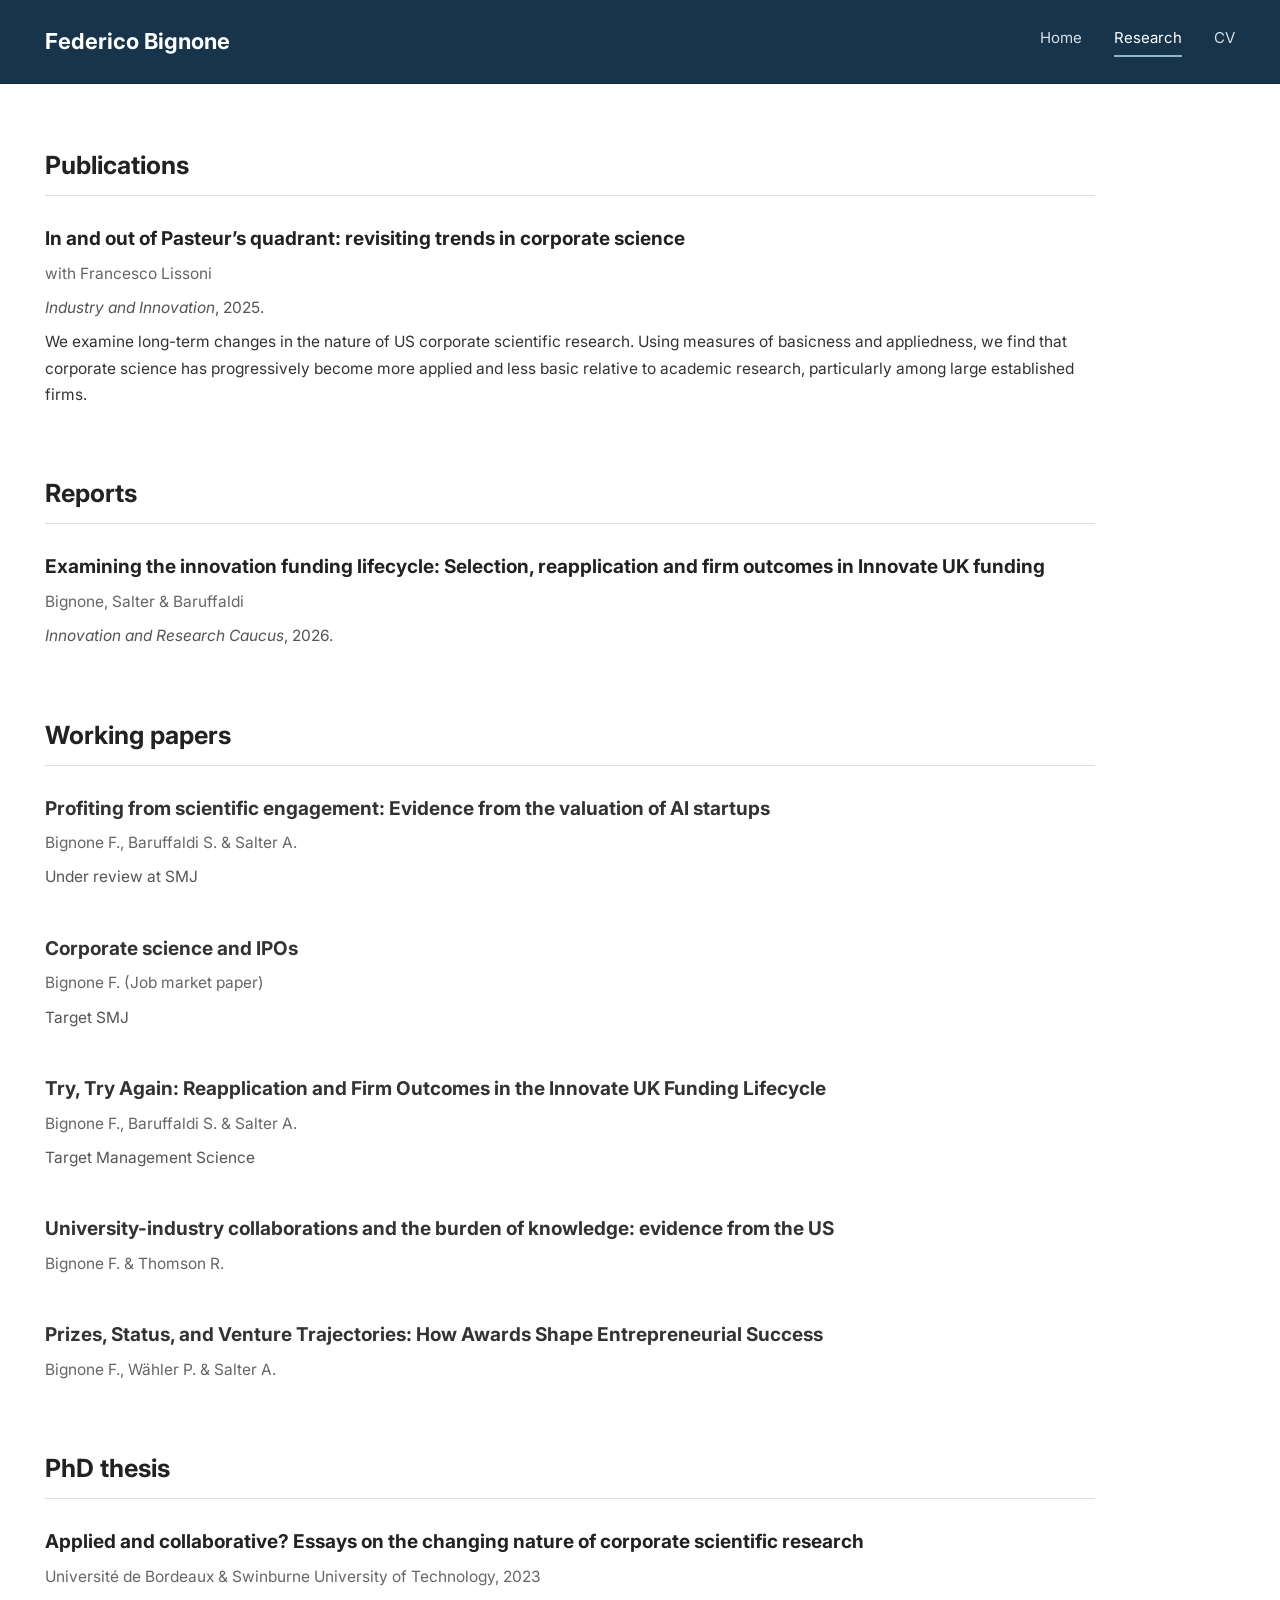
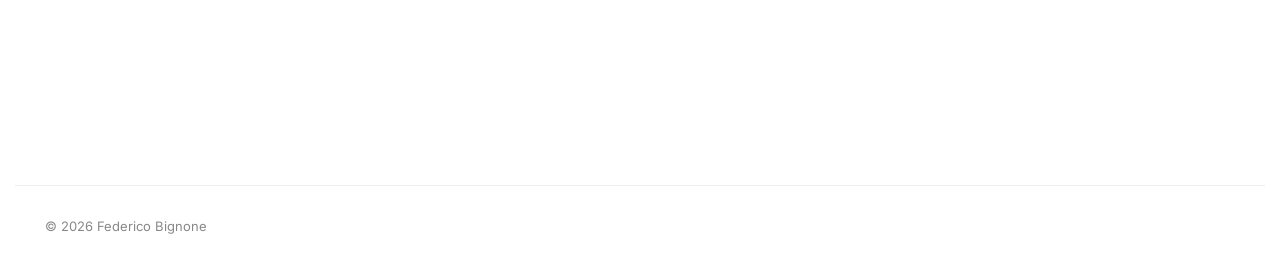
==== commit 67bf8731: "Refresh site typography styles" ====
--- a/research/index.html
+++ b/research/index.html
@@ -14,7 +14,7 @@
         }
     </script>
 
-    <link rel="stylesheet" href="/style.css?v=7">
+    <link rel="stylesheet" href="/style.css?v=10">
 </head>
 
 <body>
--- a/style.css
+++ b/style.css
@@ -1,4 +1,4 @@
-@import url('https://fonts.googleapis.com/css2?family=Lato:wght@300;400;700&display=swap');
+@import url('https://fonts.googleapis.com/css2?family=Inter:wght@400;500;600;700&display=swap');
 
 /* ---------- GENERAL ---------- */
 
@@ -12,7 +12,7 @@
 
 body {
     margin: 0;
-    font-family: "Lato", sans-serif;
+    font-family: "Inter", sans-serif;
     color: #333;
     background: white;
     line-height: 1.6;
@@ -47,7 +47,7 @@
 
 .site-title {
     font-size: 22px;
-    font-weight: 500;
+    font-weight: 700;
     color: #fff;
 }
 
@@ -79,32 +79,43 @@
 
 /* ---------- HOMEPAGE ---------- */
 
-main {
-    max-width: 1250px;
-    margin: 0 auto;
-    padding: 80px 30px;
-}
-
-.profile {
-    display: grid;
-    grid-template-columns: 420px 1fr;
-    gap: 60px;
-    align-items: center;
-}
-
-.photo-column {
-    width: 100%;
-}
-
-.profile-photo {
-    width: 100%;
-    max-width: 420px;
-    display: block;
-    border-radius: 2px;
-}
-
-.bio-column {
-    max-width: 700px;
+main {
+    max-width: 1250px;
+    margin: 0 auto;
+    padding: 80px 30px;
+}
+
+.home-main {
+    padding: 52px 30px 12px;
+}
+
+.profile {
+    display: grid;
+    grid-template-columns: 360px minmax(0, 1fr);
+    gap: 72px;
+    align-items: center;
+    max-width: 1080px;
+    margin: 0 auto;
+}
+
+.photo-column {
+    width: 100%;
+    max-width: 360px;
+}
+
+.profile-photo {
+    width: 100%;
+    max-width: 360px;
+    aspect-ratio: 4 / 5;
+    object-fit: cover;
+    object-position: center;
+    display: block;
+    border-radius: 18px;
+    box-shadow: 0 12px 30px rgba(24, 52, 74, 0.12);
+}
+
+.bio-column {
+    max-width: 620px;
 }
 
 h1 {
@@ -116,13 +127,17 @@
     color: #222;
 }
 
-.bio-column p {
-    margin: 0 0 20px;
-    font-size: 16px;
-}
-
-.email-heading {
-    margin-top: 34px !important;
+.bio-column p {
+    margin: 0 0 22px;
+    font-size: 17px;
+}
+
+.bio-column p:first-child {
+    font-size: 18px;
+}
+
+.email-heading {
+    margin-top: 28px !important;
     margin-bottom: 4px !important;
     font-weight: 500;
 }
@@ -130,7 +145,7 @@
 
 /* ---------- FOOTER ---------- */
 
-footer {
+footer {
     max-width: 1250px;
     margin: 60px auto 0;
     padding: 30px;
@@ -139,7 +154,18 @@
 
     font-size: 13px;
     color: #888;
-}
+}
+
+.home-page {
+    min-height: 100vh;
+    display: flex;
+    flex-direction: column;
+}
+
+.home-page footer {
+    width: 100%;
+    margin-top: auto;
+}
 
 .footer-links {
     display: flex;
@@ -192,18 +218,23 @@
         gap: 22px;
     }
 
-    main {
-        padding-top: 45px;
-    }
+    main {
+        padding-top: 45px;
+    }
+
+    .home-main {
+        padding: 36px 20px 12px;
+    }
 
     .profile {
         grid-template-columns: 1fr;
         gap: 35px;
     }
 
-    .profile-photo {
-        max-width: 420px;
-    }
+    .profile-photo {
+        max-width: 320px;
+        border-radius: 14px;
+    }
 
     h1 {
         font-size: 32px;
